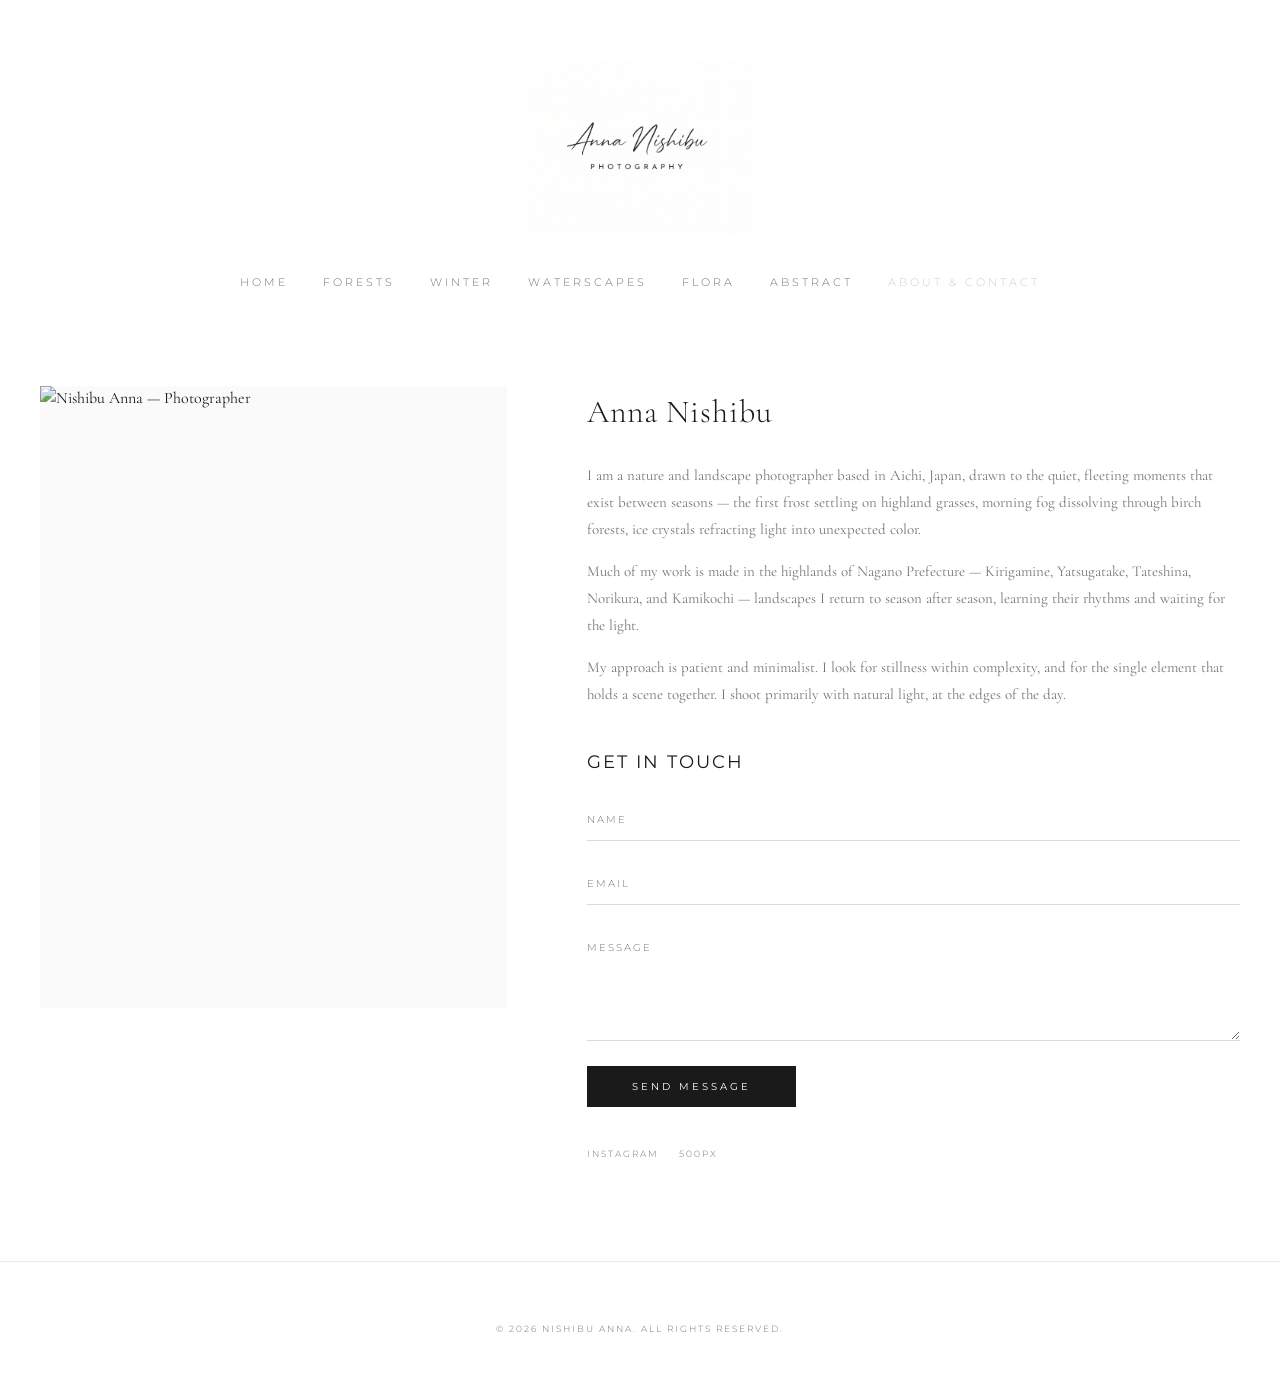
==== about.html @ f33d3ad3 "initial commit" ====
<!DOCTYPE html>
<html lang="ja">
<head>
    <meta charset="UTF-8">
    <meta name="viewport" content="width=device-width, initial-scale=1.0">
    <title>About & Contact | Nishibu Anna Photography</title>
    <meta name="description" content="About Nishibu Anna — a nature and landscape photographer based in Aichi, Japan, capturing the quiet beauty of Nagano's highlands and forests.">
    <link rel="stylesheet" href="style.css">
</head>
<body>

    <header>
        <div class="logo-container">
            <a href="index.html">
                <img src="images/logo.png" alt="Nishibu Anna Photography Logo">
            </a>
        </div>
        <nav class="main-nav">
            <ul>
                <li><a href="index.html">Home</a></li>
                <li><a href="gallery.html?genre=forest">Forests</a></li>
                <li><a href="gallery.html?genre=winter">Winter</a></li>
                <li><a href="gallery.html?genre=water">Waterscapes</a></li>
                <li><a href="gallery.html?genre=flora">Flora</a></li>
                <li><a href="gallery.html?genre=abstract">Abstract</a></li>
                <li><a href="about.html" class="nav-disabled">About & Contact</a></li>
            </ul>
        </nav>
    </header>

    <main>
        <div class="about-container fade-in">

            <div class="about-image">
                <img src="images/about_photo.jpg" alt="Nishibu Anna — Photographer">
            </div>

            <div class="about-content">
                <h2>Anna Nishibu</h2>

                <div class="about-text">
                    <p>
                        I am a nature and landscape photographer based in Aichi, Japan,
                        drawn to the quiet, fleeting moments that exist between seasons —
                        the first frost settling on highland grasses, morning fog dissolving
                        through birch forests, ice crystals refracting light into unexpected color.
                    </p>
                    <p>
                        Much of my work is made in the highlands of Nagano Prefecture —
                        Kirigamine, Yatsugatake, Tateshina, Norikura, and Kamikochi —
                        landscapes I return to season after season, learning their rhythms
                        and waiting for the light.
                    </p>
                    <p>
                        My approach is patient and minimalist. I look for stillness within
                        complexity, and for the single element that holds a scene together.
                        I shoot primarily with natural light, at the edges of the day.
                    </p>
                </div>

                <div class="contact-section">
                    <h3>Get in Touch</h3>
                    <form class="contact-form" onsubmit="handleSubmit(event)">
                        <div class="form-group">
                            <input type="text" id="name" name="name" placeholder=" " required>
                            <label for="name">Name</label>
                        </div>
                        <div class="form-group">
                            <input type="email" id="email" name="email" placeholder=" " required>
                            <label for="email">Email</label>
                        </div>
                        <div class="form-group">
                            <textarea id="message" name="message" rows="5" placeholder=" " required></textarea>
                            <label for="message">Message</label>
                        </div>
                        <button type="submit" class="contact-submit">Send Message</button>
                    </form>

                    <div class="social-links">
                        <a href="#" aria-label="Instagram">Instagram</a>
                        <a href="#" aria-label="500px">500px</a>
                    </div>
                </div>

            </div>
        </div>
    </main>

    <footer>
        <p class="footer-text">&copy; 2026 Nishibu Anna. All Rights Reserved.</p>
    </footer>

    <script src="main.js"></script>
    <script>
        function handleSubmit(e) {
            e.preventDefault();
            const btn = e.target.querySelector('.contact-submit');
            btn.textContent = 'Message Sent';
            btn.style.backgroundColor = 'var(--accent-color)';
            btn.disabled = true;
        }
    </script>
</body>
</html>
---- style.css ----
/* Google Fonts Import */
@import url('https://fonts.googleapis.com/css2?family=Cormorant+Garamond:ital,wght@0,300;0,400;0,500;1,300&family=Montserrat:wght@200;300;400;500&display=swap');

:root {
    --bg-color: #ffffff;
    --bg-alt: #fafafa;
    --text-color: #1a1a1a;
    --text-muted: #767676;
    --border-color: #eaeaea;
    --accent-color: #8c786c; /* シックなウォームトープ */
    --font-serif: 'Cormorant Garamond', Georgia, serif;
    --font-sans: 'Montserrat', -apple-system, BlinkMacSystemFont, "Segoe UI", Roboto, sans-serif;
    --transition-smooth: all 0.7s cubic-bezier(0.16, 1, 0.3, 1);
    --transition-quick: all 0.3s ease;
}

/* Reset and Base Styles */
* {
    box-sizing: border-box;
    margin: 0;
    padding: 0;
}

html {
    scroll-behavior: smooth;
    background-color: var(--bg-color);
}

body {
    font-family: var(--font-serif);
    color: var(--text-color);
    background-color: var(--bg-color);
    line-height: 1.6;
    -webkit-font-smoothing: antialiased;
    overflow-x: hidden;
}

/* Scrollbar styling */
::-webkit-scrollbar {
    width: 6px;
    height: 6px;
}
::-webkit-scrollbar-track {
    background: var(--bg-color);
}
::-webkit-scrollbar-thumb {
    background: #e0e0e0;
    border-radius: 3px;
}
::-webkit-scrollbar-thumb:hover {
    background: #c0c0c0;
}

a {
    color: inherit;
    text-decoration: none;
    transition: var(--transition-quick);
}

/* Typography Utility */
.serif-light { font-family: var(--font-serif); font-weight: 300; }
.sans-light { font-family: var(--font-sans); font-weight: 200; letter-spacing: 2px; }

/* Layout Components */
header {
    padding: 60px 40px 30px;
    display: flex;
    flex-direction: column;
    align-items: center;
    border-bottom: 1px solid transparent;
}

/* ロゴコンテナ：横長PNG署名ロゴに対応 */
.logo-container {
    width: 540px;
    height: 174px;
    margin-bottom: 25px;
    opacity: 0.95;
    transition: var(--transition-smooth);
}

.logo-container img {
    width: 100%;
    height: 100%;
    object-fit: contain;
}

.logo-container:hover {
    opacity: 0.7;
    transform: scale(0.98);
}

.main-nav {
    margin-top: 10px;
}

.main-nav ul {
    list-style: none;
    display: flex;
    gap: 35px;
    justify-content: center;
    flex-wrap: wrap;
}

.main-nav a {
    font-family: var(--font-sans);
    font-size: 11px;
    font-weight: 300;
    letter-spacing: 3px;
    text-transform: uppercase;
    color: var(--text-muted);
    position: relative;
    padding: 6px 0;
}

.main-nav a::after {
    content: '';
    position: absolute;
    bottom: 0;
    left: 50%;
    width: 0;
    height: 1px;
    background-color: var(--text-color);
    transition: var(--transition-quick);
    transform: translateX(-50%);
}

.main-nav a:hover {
    color: var(--text-color);
}

.main-nav a:hover::after,
.main-nav a.active::after {
    width: 100%;
}

.main-nav a.active {
    color: var(--text-color);
    font-weight: 400;
}

.main-nav a.nav-disabled {
    color: #cccccc;
    cursor: not-allowed;
    pointer-events: none;
}

/* Main Content Area */
main {
    max-width: 1400px;
    margin: 0 auto;
    padding: 40px 40px 100px;
    min-height: calc(100vh - 350px);
}

/* Home Page: Genre Showcase */
.showcase-grid {
    display: grid;
    grid-template-columns: repeat(3, 1fr);
    gap: 30px;
    margin-top: 20px;
}

.genre-card {
    position: relative;
    aspect-ratio: 3 / 2;
    overflow: hidden;
    background-color: var(--bg-color);
    border: 1px solid var(--border-color);
    cursor: pointer;
    display: flex;
    justify-content: center;
    align-items: center;
}

.genre-card img {
    width: 100%;
    height: 100%;
    object-fit: contain;
    padding: 15px;
    filter: grayscale(10%) contrast(95%);
    transition: var(--transition-smooth);
}

.genre-card-overlay {
    position: absolute;
    top: 0;
    left: 0;
    width: 100%;
    height: 100%;
    background: rgba(0, 0, 0, 0);
    display: flex;
    flex-direction: column;
    justify-content: center;
    align-items: center;
    padding: 20px;
    transition: var(--transition-smooth);
}

.genre-title {
    font-family: var(--font-serif);
    font-size: 28px;
    font-weight: 300;
    color: var(--bg-color);
    text-shadow: 0 2px 10px rgba(0,0,0,0.2);
    letter-spacing: 3px;
    margin-bottom: 8px;
    transform: translateY(15px);
    opacity: 0;
    transition: var(--transition-smooth);
}

.genre-subtitle {
    font-family: var(--font-sans);
    font-size: 9px;
    font-weight: 300;
    letter-spacing: 4px;
    text-transform: uppercase;
    color: rgba(255, 255, 255, 0.85);
    text-shadow: 0 2px 5px rgba(0,0,0,0.2);
    transform: translateY(15px);
    opacity: 0;
    transition: var(--transition-smooth);
}

.genre-card:hover img {
    transform: scale(1.02);
    filter: grayscale(0%) contrast(100%);
}

.genre-card:hover .genre-card-overlay {
    background: rgba(0, 0, 0, 0.4);
}

.genre-card:hover .genre-title {
    transform: translateY(0);
    opacity: 1;
}

.genre-card:hover .genre-subtitle {
    transform: translateY(0);
    opacity: 1;
}

/* Gallery Page: Grid Layout */
.gallery-header {
    text-align: center;
    margin-bottom: 60px;
}

.gallery-header h1 {
    font-size: 36px;
    font-weight: 300;
    letter-spacing: 3px;
    text-transform: uppercase;
    margin-bottom: 10px;
}

.gallery-header p {
    font-family: var(--font-sans);
    font-size: 11px;
    font-weight: 300;
    color: var(--text-muted);
    letter-spacing: 2px;
}

.gallery-grid {
    display: grid;
    grid-template-columns: repeat(auto-fill, minmax(360px, 1fr));
    gap: 30px;
}

.gallery-item {
    position: relative;
    overflow: hidden;
    background-color: var(--bg-alt);
    cursor: pointer;
    transition: var(--transition-quick);
    width: 100%;
    aspect-ratio: 3 / 2;
}

.gallery-item img {
    width: 100%;
    height: 100%;
    object-fit: cover;
    display: block;
    filter: grayscale(5%) contrast(98%);
    transition: var(--transition-smooth);
}

.gallery-item-info {
    position: absolute;
    top: 0;
    left: 0;
    width: 100%;
    height: 100%;
    background-color: rgba(255, 255, 255, 0.92);
    display: flex;
    flex-direction: column;
    justify-content: center;
    align-items: center;
    opacity: 0;
    transition: var(--transition-quick);
    padding: 20px;
    border: 1px solid var(--border-color);
}

.gallery-item-title {
    font-family: var(--font-serif);
    font-size: 20px;
    font-weight: 300;
    letter-spacing: 1px;
    margin-bottom: 5px;
    transform: translateY(15px);
    transition: var(--transition-smooth);
}

.gallery-item-desc {
    font-family: var(--font-sans);
    font-size: 9px;
    font-weight: 300;
    letter-spacing: 2px;
    text-transform: uppercase;
    color: var(--text-muted);
    transform: translateY(15px);
    transition: var(--transition-smooth);
}

.gallery-item:hover img {
    transform: scale(1.02);
}

.gallery-item:hover .gallery-item-info {
    opacity: 1;
}

.gallery-item:hover .gallery-item-title,
.gallery-item:hover .gallery-item-desc {
    transform: translateY(0);
}

/* Lightbox Modal */
.lightbox {
    position: fixed;
    top: 0;
    left: 0;
    width: 100%;
    height: 100%;
    background-color: rgba(255, 255, 255, 0.98);
    display: flex;
    justify-content: center;
    align-items: center;
    z-index: 1000;
    opacity: 0;
    pointer-events: none;
    transition: opacity 0.5s cubic-bezier(0.16, 1, 0.3, 1);
}

.lightbox.active {
    opacity: 1;
    pointer-events: auto;
}

.lightbox-content {
    position: relative;
    max-width: 85%;
    max-height: 80vh;
    display: flex;
    flex-direction: column;
    align-items: center;
}

.lightbox-img {
    max-width: 100%;
    max-height: 75vh;
    object-fit: contain;
    box-shadow: 0 10px 40px rgba(0,0,0,0.06);
    opacity: 0;
    transform: scale(0.97);
    transition: all 0.5s cubic-bezier(0.16, 1, 0.3, 1);
}

.lightbox.active .lightbox-img {
    opacity: 1;
    transform: scale(1);
}

.lightbox-caption {
    margin-top: 20px;
    text-align: center;
}

.lightbox-title {
    font-family: var(--font-serif);
    font-size: 18px;
    font-weight: 300;
    letter-spacing: 1px;
    margin-bottom: 2px;
}

.lightbox-desc {
    font-family: var(--font-sans);
    font-size: 9px;
    font-weight: 300;
    letter-spacing: 2px;
    text-transform: uppercase;
    color: var(--text-muted);
}

.lightbox-close {
    position: absolute;
    top: 40px;
    right: 40px;
    background: none;
    border: none;
    font-size: 24px;
    cursor: pointer;
    color: var(--text-color);
    font-family: var(--font-sans);
    font-weight: 200;
    width: 40px;
    height: 40px;
    display: flex;
    justify-content: center;
    align-items: center;
    transition: var(--transition-quick);
}

.lightbox-close:hover {
    transform: rotate(90deg) scale(1.1);
    opacity: 0.6;
}

.lightbox-nav {
    position: absolute;
    top: 50%;
    transform: translateY(-50%);
    background: none;
    border: none;
    font-size: 32px;
    font-weight: 100;
    cursor: pointer;
    color: var(--text-color);
    padding: 20px;
    transition: var(--transition-quick);
    user-select: none;
}

.lightbox-nav:hover {
    opacity: 0.5;
}

.lightbox-prev {
    left: 40px;
}

.lightbox-next {
    right: 40px;
}

/* About & Contact Page Layout */
.about-container {
    display: grid;
    grid-template-columns: 5fr 7fr;
    gap: 80px;
    align-items: start;
    margin-top: 20px;
}

.about-image {
    width: 100%;
    aspect-ratio: 3 / 4;
    overflow: hidden;
    background-color: var(--bg-alt);
}

.about-image img {
    width: 100%;
    height: 100%;
    object-fit: cover;
    filter: grayscale(15%);
}

.about-content h2 {
    font-size: 32px;
    font-weight: 300;
    letter-spacing: 1px;
    margin-bottom: 25px;
}

.about-text {
    font-size: 15px;
    color: var(--text-muted);
    margin-bottom: 40px;
    line-height: 1.8;
}

.about-text p {
    margin-bottom: 15px;
}

.contact-section h3 {
    font-size: 18px;
    font-weight: 400;
    font-family: var(--font-sans);
    letter-spacing: 2px;
    margin-bottom: 25px;
    text-transform: uppercase;
}

.contact-form {
    display: flex;
    flex-direction: column;
    gap: 25px;
}

.form-group {
    display: flex;
    flex-direction: column;
    position: relative;
}

.form-group input,
.form-group textarea {
    border: none;
    border-bottom: 1px solid #dcdcdc;
    padding: 10px 0;
    font-family: var(--font-serif);
    font-size: 15px;
    background: transparent;
    outline: none;
    transition: var(--transition-quick);
}

.form-group label {
    position: absolute;
    left: 0;
    top: 10px;
    font-family: var(--font-sans);
    font-size: 10px;
    font-weight: 300;
    letter-spacing: 2px;
    text-transform: uppercase;
    color: var(--text-muted);
    pointer-events: none;
    transition: var(--transition-quick);
}

.form-group input:focus ~ label,
.form-group textarea:focus ~ label,
.form-group input:not(:placeholder-shown) ~ label,
.form-group textarea:not(:placeholder-shown) ~ label {
    top: -12px;
    font-size: 8px;
    color: var(--text-color);
}

.form-group input:focus,
.form-group textarea:focus {
    border-bottom-color: var(--text-color);
}

.contact-submit {
    align-self: flex-start;
    background-color: var(--text-color);
    color: var(--bg-color);
    border: none;
    padding: 14px 45px;
    font-family: var(--font-sans);
    font-size: 10px;
    font-weight: 400;
    letter-spacing: 3px;
    text-transform: uppercase;
    cursor: pointer;
    transition: var(--transition-quick);
}

.contact-submit:hover {
    background-color: var(--accent-color);
}

.social-links {
    margin-top: 40px;
    display: flex;
    gap: 20px;
}

.social-links a {
    font-family: var(--font-sans);
    font-size: 9px;
    font-weight: 300;
    letter-spacing: 2px;
    text-transform: uppercase;
    color: var(--text-muted);
}

.social-links a:hover {
    color: var(--text-color);
}

/* Footer Section */
footer {
    padding: 60px 40px;
    text-align: center;
    border-top: 1px solid var(--border-color);
}

.footer-text {
    font-family: var(--font-sans);
    font-size: 9px;
    font-weight: 300;
    letter-spacing: 2px;
    color: var(--text-muted);
    text-transform: uppercase;
}

/* Fade-in Animation Utility */
.fade-in {
    opacity: 0;
    transform: translateY(20px);
    transition: opacity 0.8s ease, transform 0.8s ease;
}

.fade-in.appear {
    opacity: 1;
    transform: translateY(0);
}

/* Responsive adjustments */
@media (max-width: 1024px) {
    .showcase-grid {
        grid-template-columns: repeat(2, 1fr);
    }
    .about-container {
        grid-template-columns: 1fr;
        gap: 50px;
    }
    .about-image {
        max-height: 450px;
    }
}

@media (max-width: 768px) {
    header {
        padding: 40px 20px 20px;
    }
    .logo-container {
        width: 360px;
        height: 116px;
        margin-bottom: 15px;
    }
    .main-nav ul {
        gap: 20px;
    }
    main {
        padding: 20px 20px 60px;
    }
    .showcase-grid {
        grid-template-columns: 1fr;
        gap: 20px;
    }
    .gallery-grid {
        columns: 2 250px;
    }
    .lightbox-close {
        top: 20px;
        right: 20px;
    }
    .lightbox-nav {
        padding: 10px;
    }
    .lightbox-prev {
        left: 10px;
    }
    .lightbox-next {
        right: 10px;
    }
}
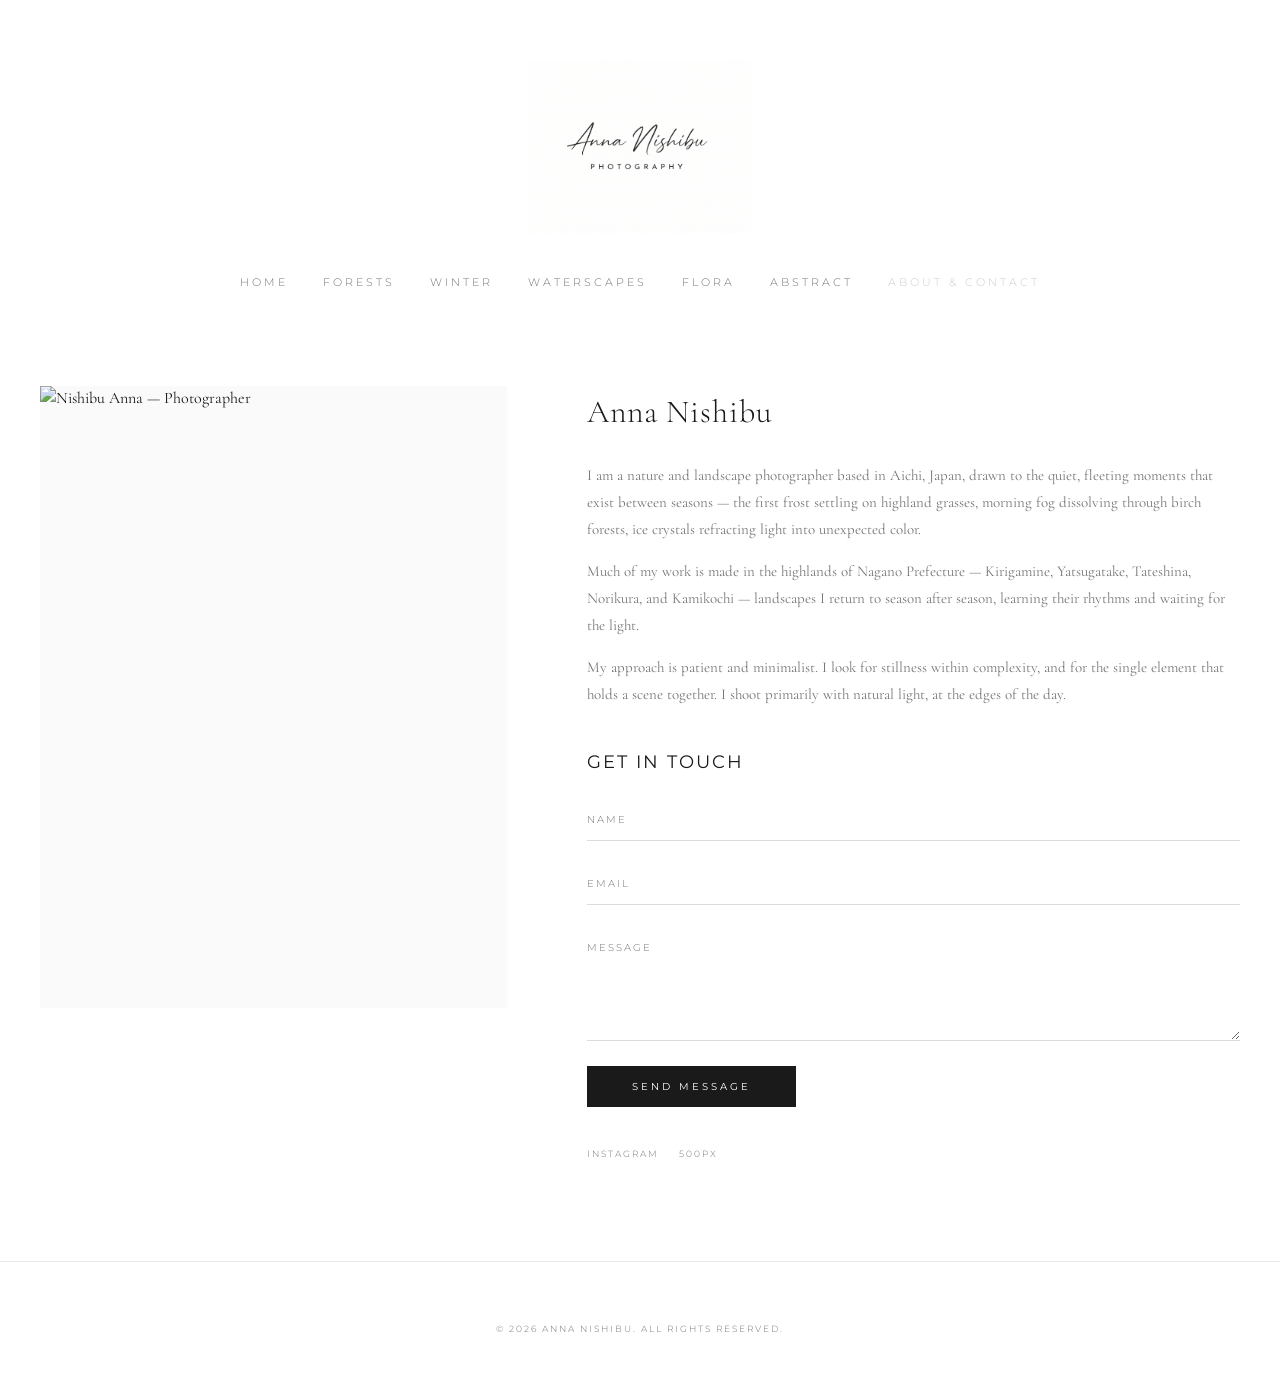
==== commit 5b5d3b4b: "fix logo size on mobile, fix footer name order" ====
--- a/about.html
+++ b/about.html
@@ -87,7 +87,7 @@
     </main>
 
     <footer>
-        <p class="footer-text">&copy; 2026 Nishibu Anna. All Rights Reserved.</p>
+        <p class="footer-text">&copy; 2026 Anna Nishibu. All Rights Reserved.</p>
     </footer>
 
     <script src="main.js"></script>
--- a/style.css
+++ b/style.css
@@ -646,8 +646,8 @@
         padding: 40px 20px 20px;
     }
     .logo-container {
-        width: 360px;
-        height: 116px;
+        width: 440px;
+        height: 142px;
         margin-bottom: 15px;
     }
     .main-nav ul {
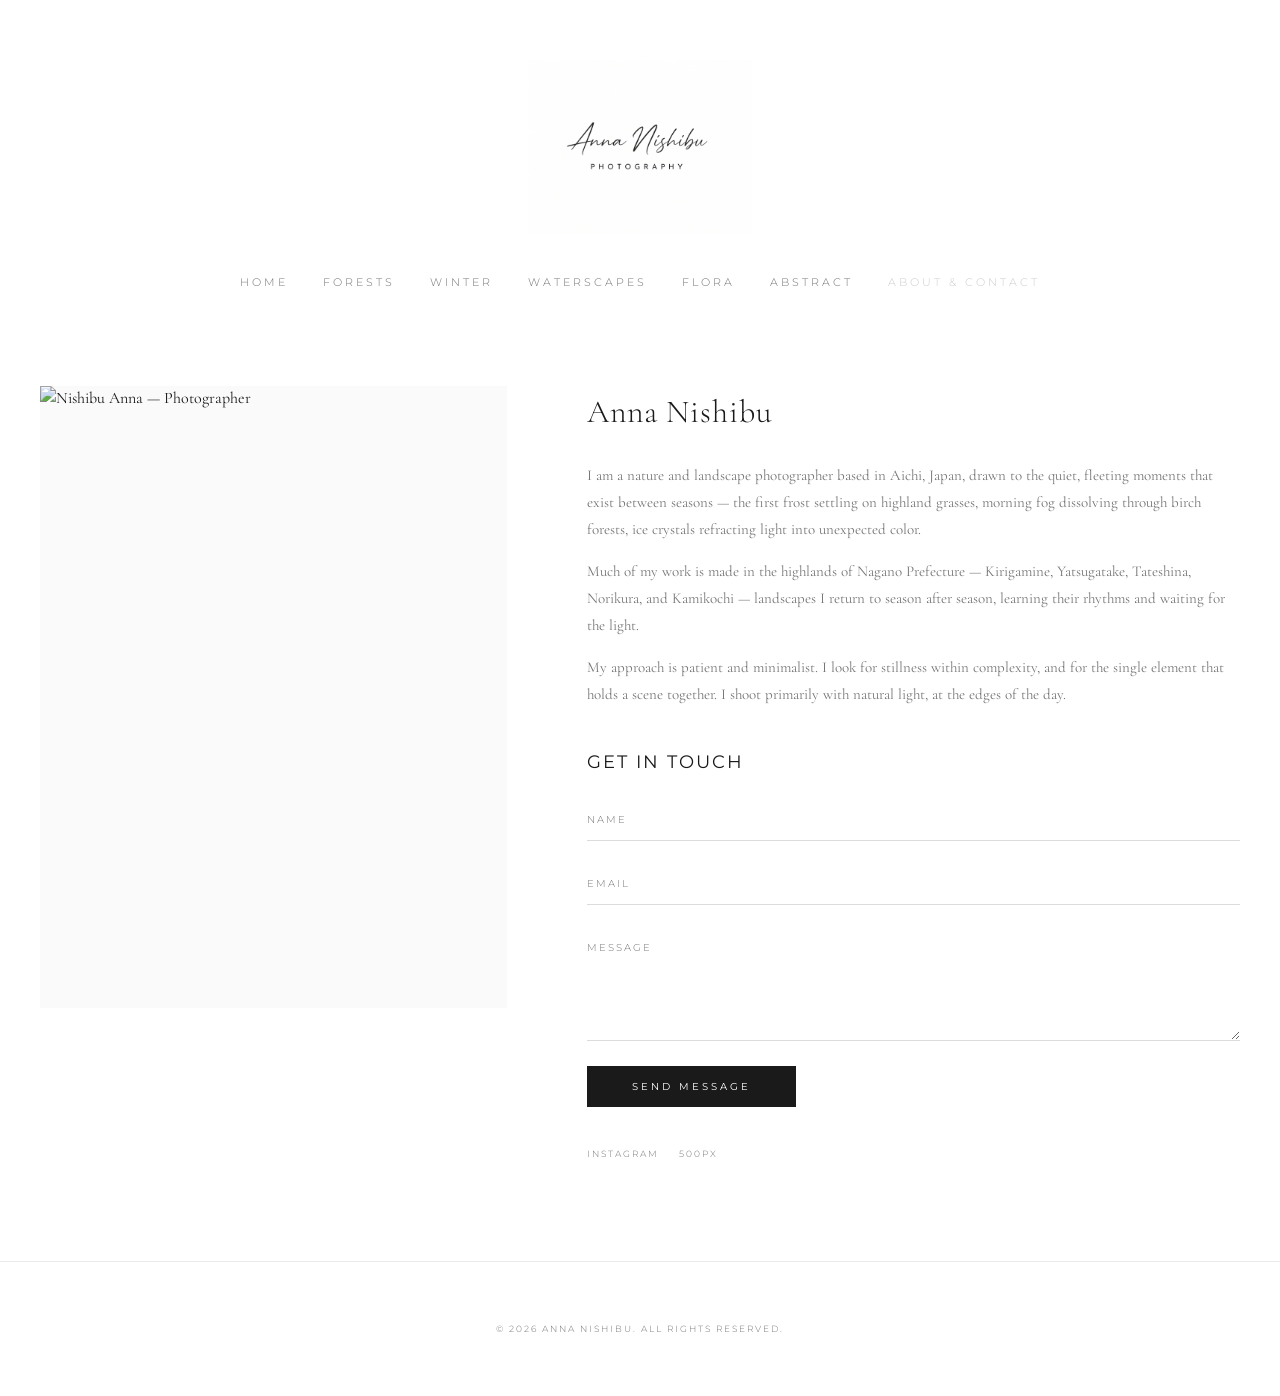
==== commit a176c390: "fix: lightbox image flicker on navigation, update link preview to nana__2435" ====
--- a/about.html
+++ b/about.html
@@ -3,8 +3,8 @@
 <head>
     <meta charset="UTF-8">
     <meta name="viewport" content="width=device-width, initial-scale=1.0">
-    <title>About & Contact | Nishibu Anna Photography</title>
-    <meta name="description" content="About Nishibu Anna — a nature and landscape photographer based in Aichi, Japan, capturing the quiet beauty of Nagano's highlands and forests.">
+    <title>About & Contact | nana__2435 Photography</title>
+    <meta name="description" content="About nana__2435 — a nature and landscape photographer based in Aichi, Japan, capturing the quiet beauty of Nagano's highlands and forests.">
     <link rel="stylesheet" href="style.css">
 </head>
 <body>
@@ -12,7 +12,7 @@
     <header>
         <div class="logo-container">
             <a href="index.html">
-                <img src="images/logo.png" alt="Nishibu Anna Photography Logo">
+                <img src="images/logo.png" alt="nana__2435 Photography Logo">
             </a>
         </div>
         <nav class="main-nav">
--- a/style.css
+++ b/style.css
@@ -249,7 +249,7 @@
 }
 
 .gallery-header h1 {
-    font-size: 36px;
+    font-size: 26px;
     font-weight: 300;
     letter-spacing: 3px;
     text-transform: uppercase;
@@ -378,12 +378,9 @@
     box-shadow: 0 10px 40px rgba(0,0,0,0.06);
     opacity: 0;
     transform: scale(0.97);
-    transition: all 0.5s cubic-bezier(0.16, 1, 0.3, 1);
-}
-
-.lightbox.active .lightbox-img {
-    opacity: 1;
-    transform: scale(1);
+    /* opacity/transform はJS側で制御するため transition のみ定義 */
+    transition: opacity 0.4s cubic-bezier(0.16, 1, 0.3, 1),
+                transform 0.4s cubic-bezier(0.16, 1, 0.3, 1);
 }
 
 .lightbox-caption {
